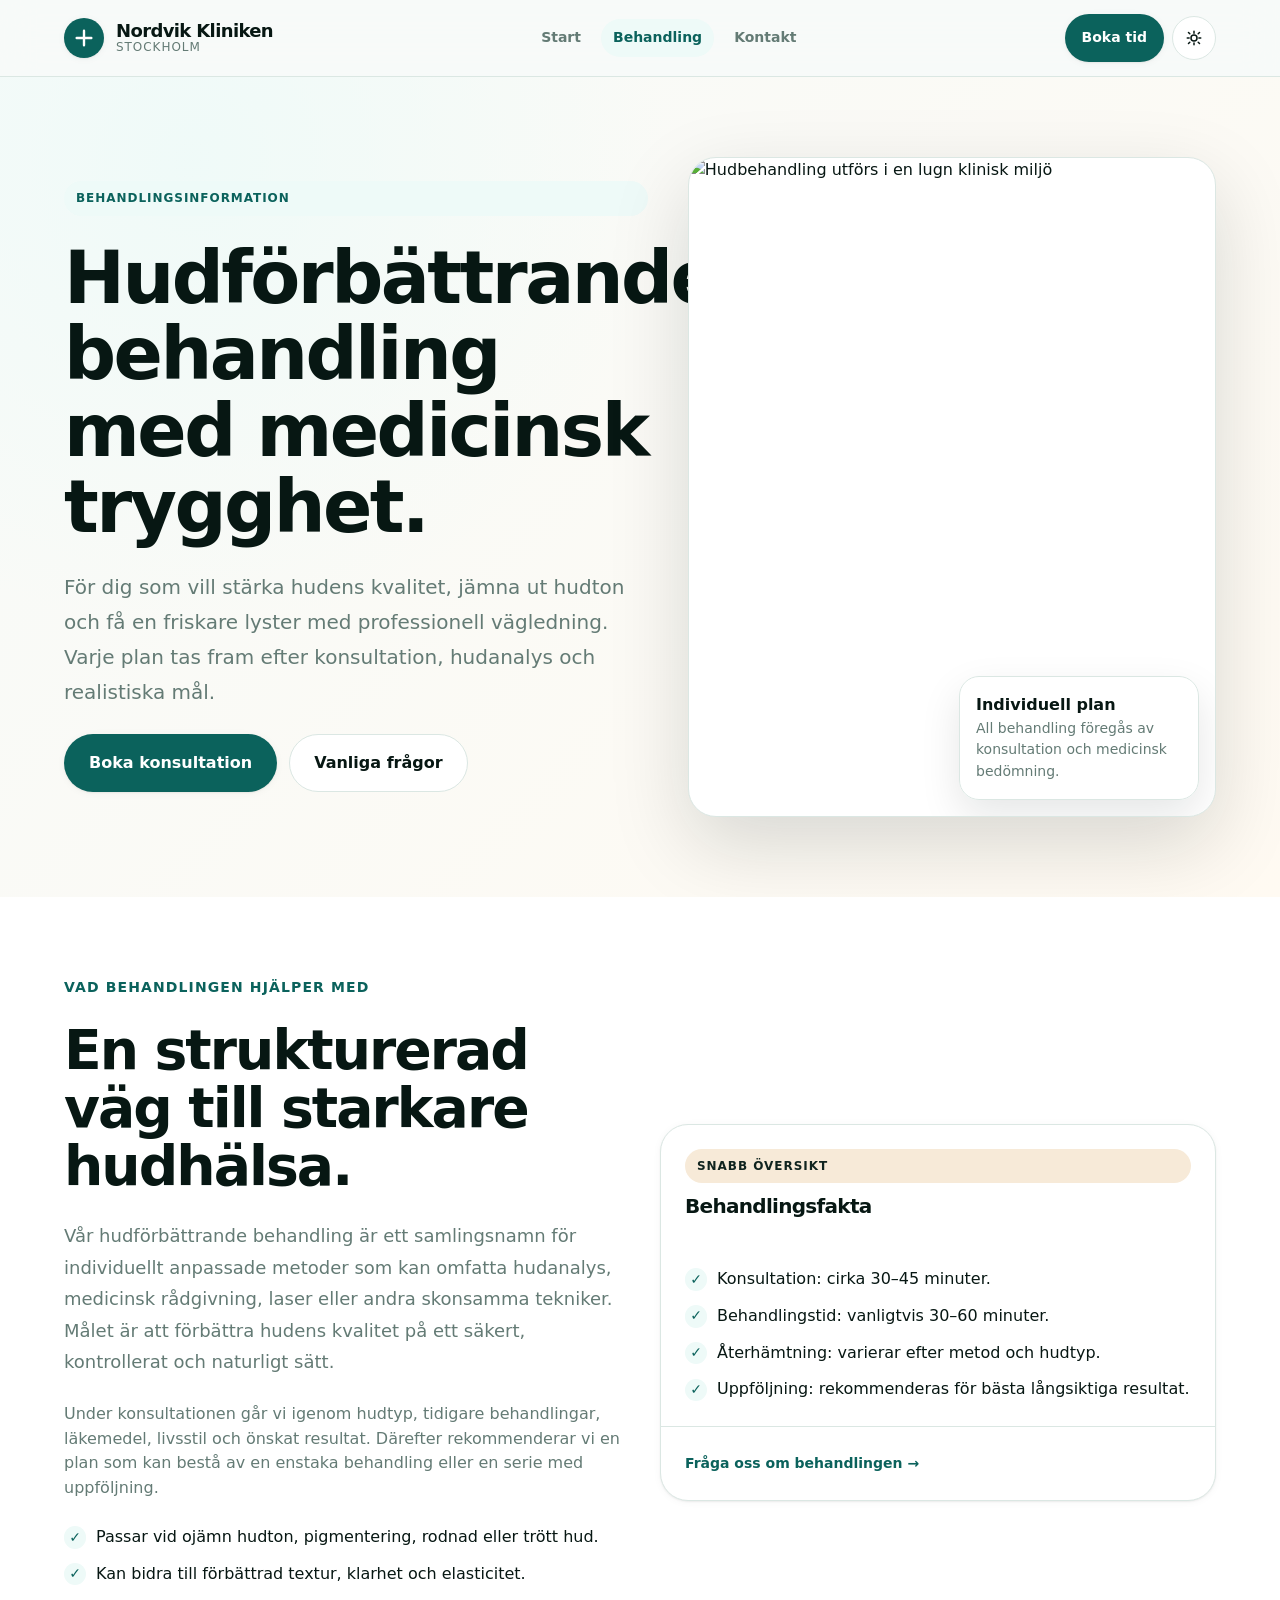
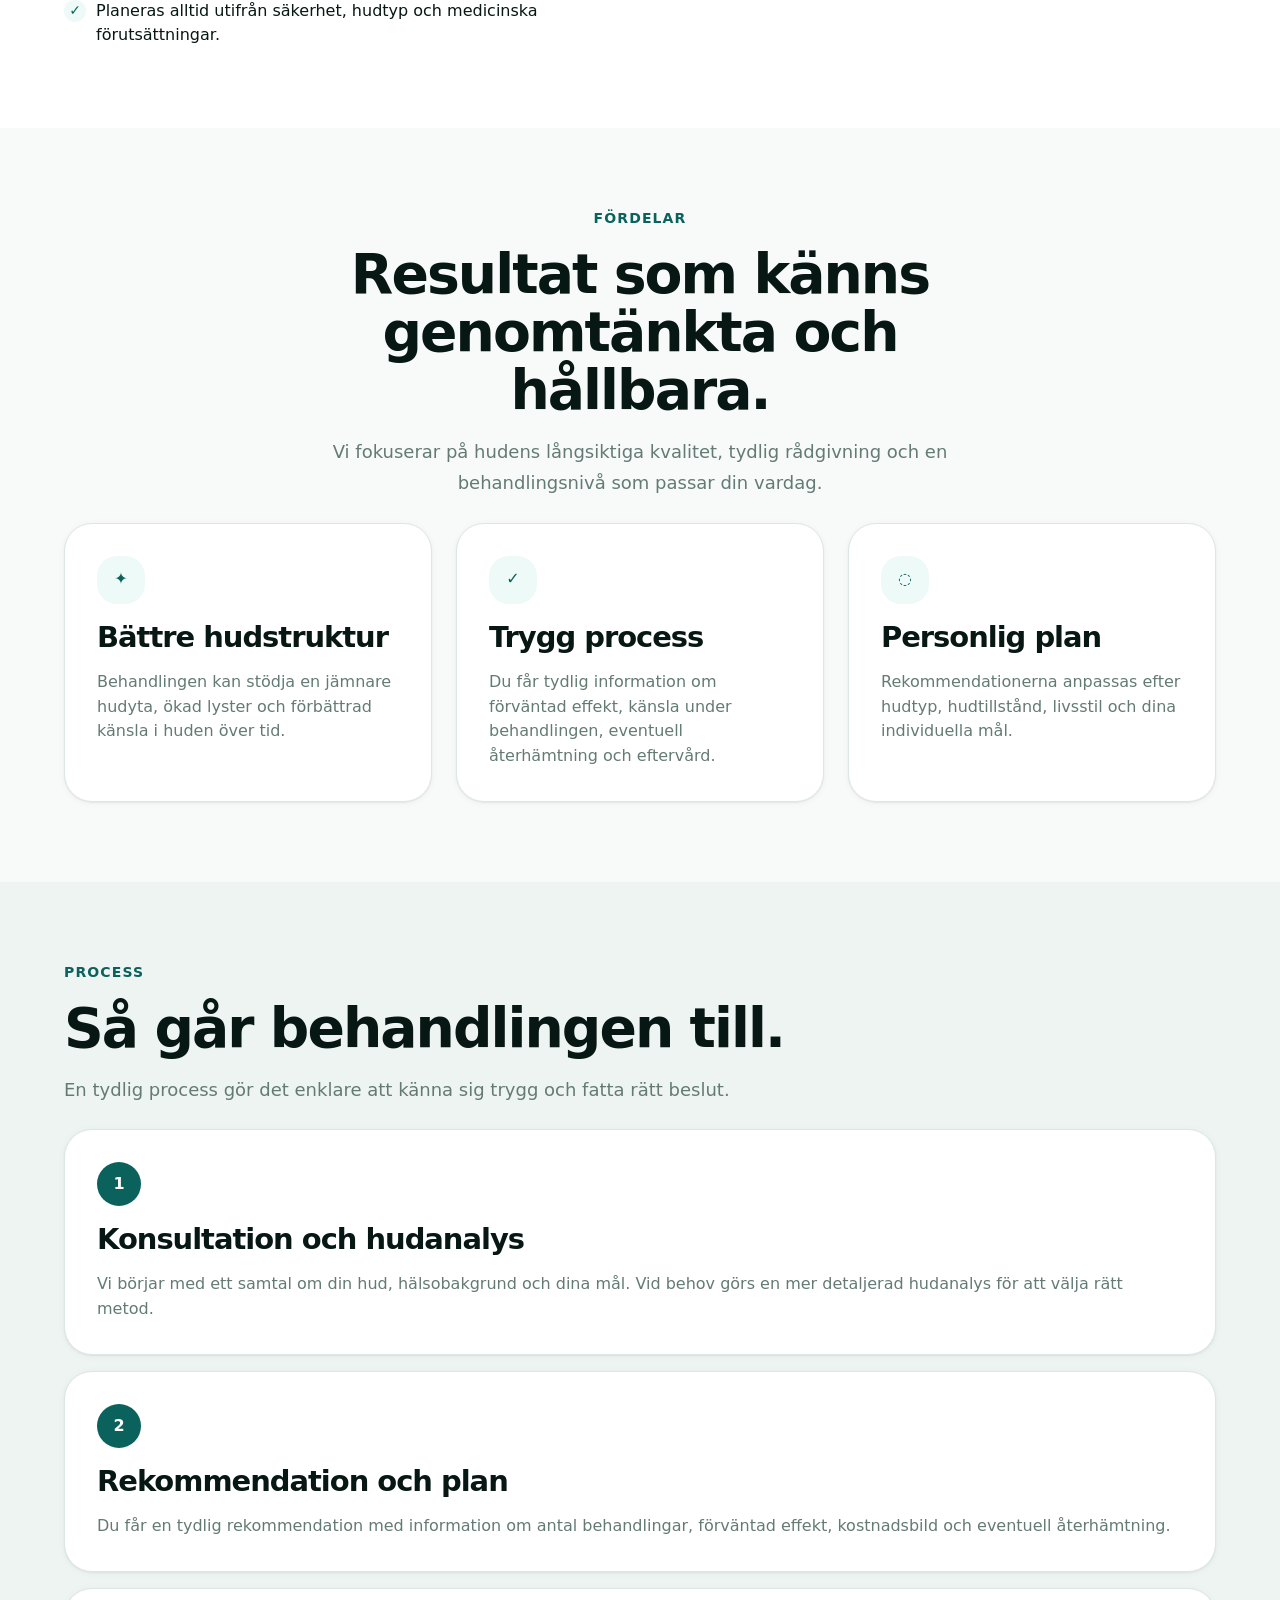
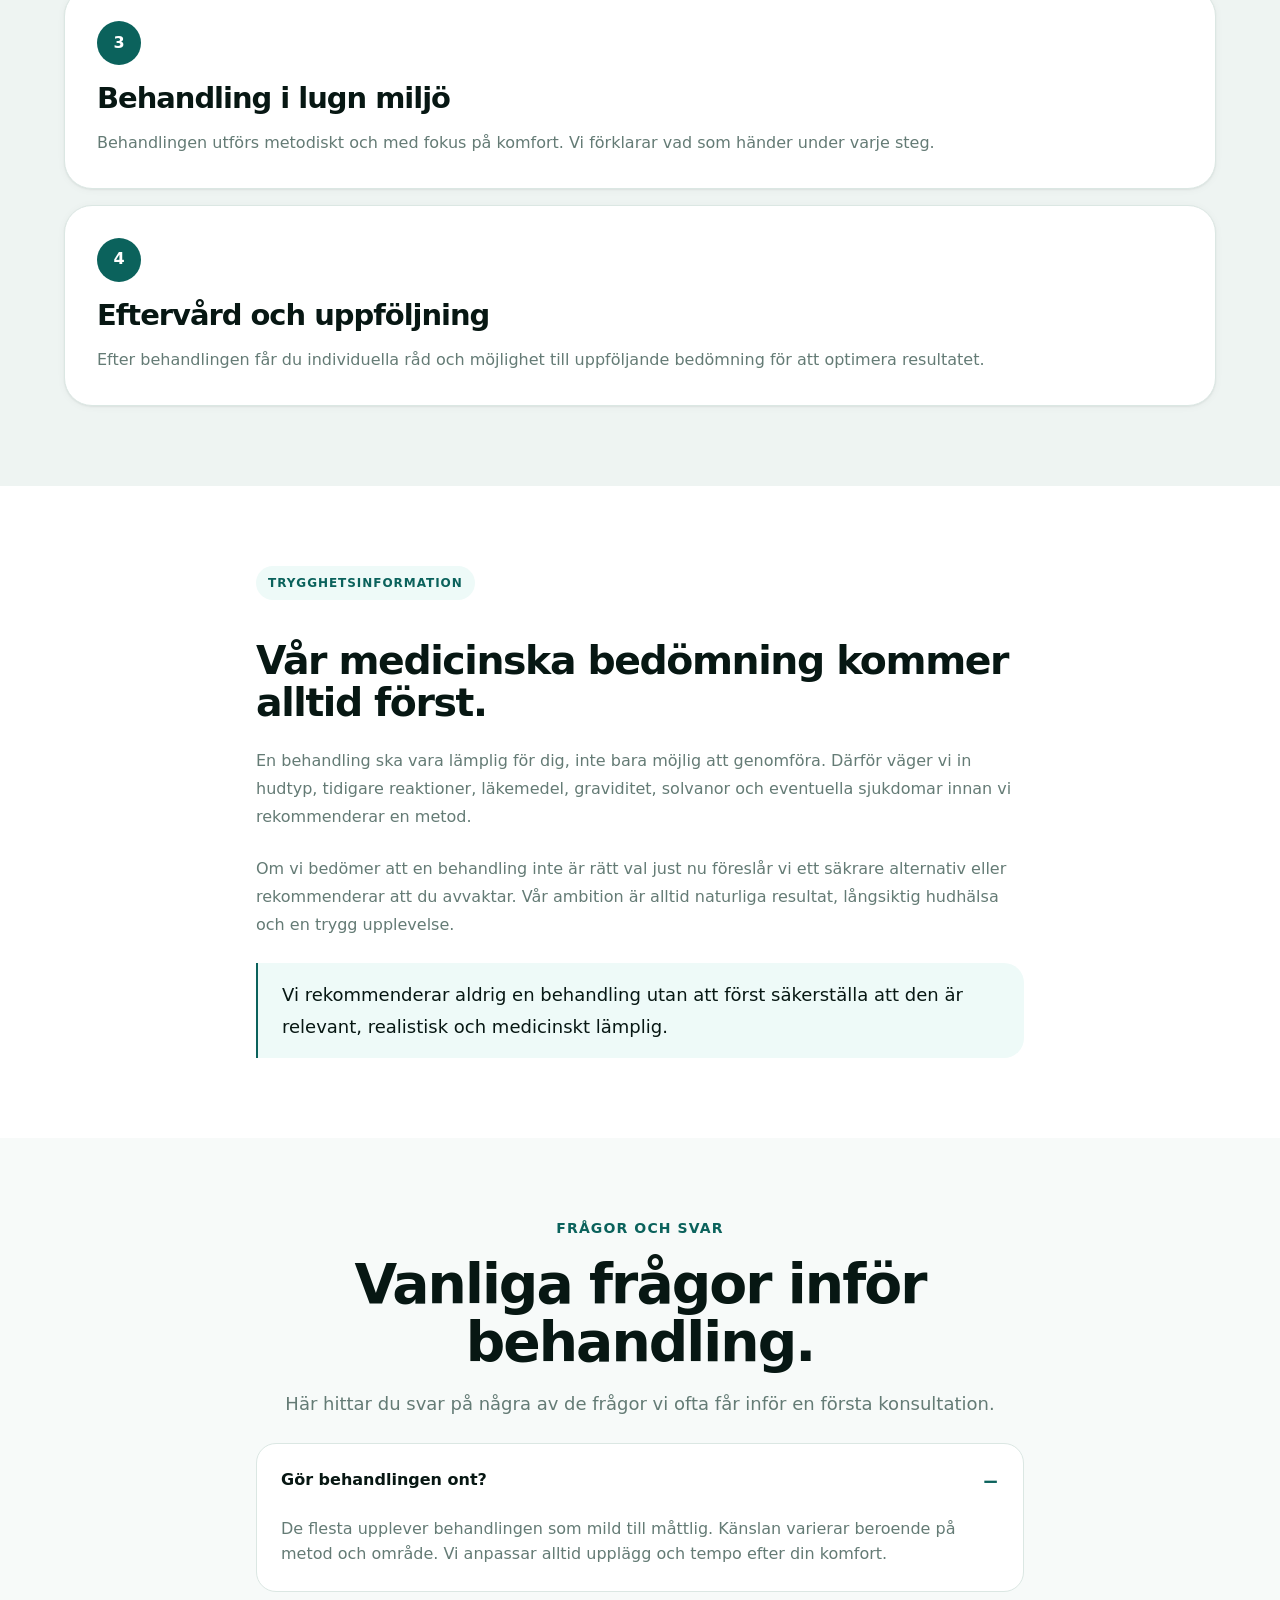
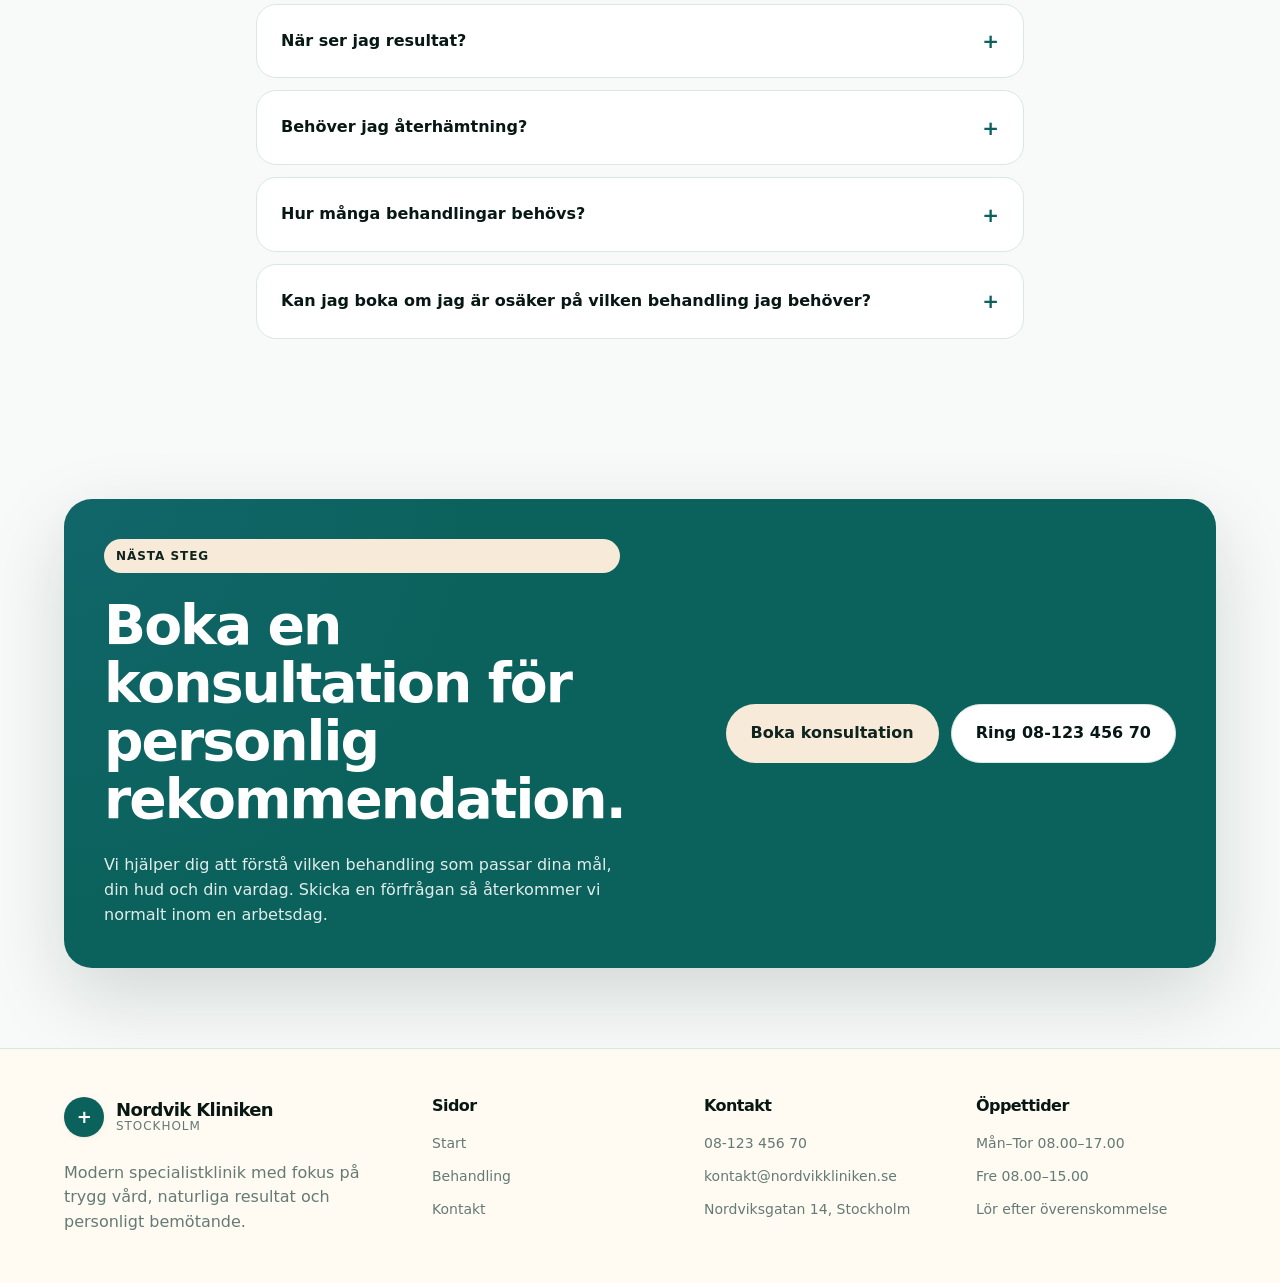
==== behandling.html @ 546db56f "Generate site via Klar (6 files)" ====
<!DOCTYPE html>
<html lang="sv">
<head>
  <meta charset="utf-8" />
  <meta name="viewport" content="width=device-width, initial-scale=1" />
  <title>Behandling · Hudhälsa och medicinsk rådgivning | Nordvik Kliniken</title>
  <meta name="description" content="Läs om Nordvik Klinikens hudförbättrande behandlingar, fördelar, process och vanliga frågor. Boka en trygg konsultation i Stockholm." />
  <link rel="canonical" href="behandling.html" />
  <link rel="stylesheet" href="/style.css" />
</head>
<body>
  <a class="skip-link" href="#main">Hoppa till innehåll</a>

  <header class="site-header">
    <div class="container site-header__inner">
      <a class="brand" href="index.html" aria-label="Nordvik Kliniken startsida">
        <span class="brand__mark" aria-hidden="true">
          <svg width="22" height="22" viewBox="0 0 24 24" fill="none" aria-hidden="true">
            <path d="M12 4v16M4 12h16" stroke="currentColor" stroke-width="2.6" stroke-linecap="round"/>
          </svg>
        </span>
        <span class="brand__text">Nordvik Kliniken <span class="brand__sub">Stockholm</span></span>
      </a>

      <nav class="site-nav" id="primary-nav" aria-label="Huvudnavigation">
        <ul class="nav-list">
          <li><a class="nav-link" href="index.html">Start</a></li>
          <li><a class="nav-link" href="behandling.html" aria-current="page">Behandling</a></li>
          <li><a class="nav-link" href="kontakt.html">Kontakt</a></li>
        </ul>
      </nav>

      <div class="header-actions">
        <a class="btn btn-primary" href="kontakt.html">Boka tid</a>
        <button class="theme-toggle" type="button" aria-label="Toggle theme">
          <svg width="18" height="18" viewBox="0 0 24 24" fill="none" aria-hidden="true">
            <path d="M12 3v2.5M12 18.5V21M4.64 4.64l1.77 1.77M17.59 17.59l1.77 1.77M3 12h2.5M18.5 12H21M4.64 19.36l1.77-1.77M17.59 6.41l1.77-1.77" stroke="currentColor" stroke-width="2" stroke-linecap="round"/>
            <circle cx="12" cy="12" r="4" stroke="currentColor" stroke-width="2"/>
          </svg>
        </button>
        <button class="mobile-toggle" type="button" aria-label="Öppna meny" aria-controls="primary-nav" aria-expanded="false">
          <svg width="22" height="22" viewBox="0 0 24 24" fill="none" aria-hidden="true">
            <path d="M4 7h16M4 12h16M4 17h16" stroke="currentColor" stroke-width="2" stroke-linecap="round"/>
          </svg>
        </button>
      </div>
    </div>
  </header>

  <main id="main">
    <section class="hero section">
      <div class="container hero__grid">
        <div class="hero__content">
          <span class="badge">Behandlingsinformation</span>
          <h1>Hudförbättrande behandling med medicinsk trygghet.</h1>
          <p class="hero__lead">För dig som vill stärka hudens kvalitet, jämna ut hudton och få en friskare lyster med professionell vägledning. Varje plan tas fram efter konsultation, hudanalys och realistiska mål.</p>
          <div class="hero__actions">
            <a class="btn btn-primary btn-lg" href="kontakt.html">Boka konsultation</a>
            <a class="btn btn-outline btn-lg" href="#faq">Vanliga frågor</a>
          </div>
        </div>

        <div class="hero__media">
          <img src="https://images.unsplash.com/photo-1570172619644-dfd03ed5d881?auto=format&fit=crop&w=1000&q=80" alt="Hudbehandling utförs i en lugn klinisk miljö" />
          <div class="hero__note">
            <p class="font-semibold text-foreground">Individuell plan</p>
            <p class="text-sm">All behandling föregås av konsultation och medicinsk bedömning.</p>
          </div>
        </div>
      </div>
    </section>

    <section class="section bg-card" aria-labelledby="detail-heading">
      <div class="container split">
        <div class="stack">
          <span class="kicker">Vad behandlingen hjälper med</span>
          <h2 id="detail-heading">En strukturerad väg till starkare hudhälsa.</h2>
          <p class="text-lg leading-relaxed">Vår hudförbättrande behandling är ett samlingsnamn för individuellt anpassade metoder som kan omfatta hudanalys, medicinsk rådgivning, laser eller andra skonsamma tekniker. Målet är att förbättra hudens kvalitet på ett säkert, kontrollerat och naturligt sätt.</p>
          <p>Under konsultationen går vi igenom hudtyp, tidigare behandlingar, läkemedel, livsstil och önskat resultat. Därefter rekommenderar vi en plan som kan bestå av en enstaka behandling eller en serie med uppföljning.</p>
          <ul class="check-list">
            <li>Passar vid ojämn hudton, pigmentering, rodnad eller trött hud.</li>
            <li>Kan bidra till förbättrad textur, klarhet och elasticitet.</li>
            <li>Planeras alltid utifrån säkerhet, hudtyp och medicinska förutsättningar.</li>
          </ul>
        </div>

        <div class="card">
          <div class="card__header">
            <span class="badge badge-secondary">Snabb översikt</span>
            <h3 class="card__title">Behandlingsfakta</h3>
          </div>
          <div class="card__body">
            <ul class="check-list">
              <li>Konsultation: cirka 30–45 minuter.</li>
              <li>Behandlingstid: vanligtvis 30–60 minuter.</li>
              <li>Återhämtning: varierar efter metod och hudtyp.</li>
              <li>Uppföljning: rekommenderas för bästa långsiktiga resultat.</li>
            </ul>
          </div>
          <div class="card__footer">
            <a class="cta-link" href="kontakt.html">Fråga oss om behandlingen →</a>
          </div>
        </div>
      </div>
    </section>

    <section class="section" aria-labelledby="benefits-heading">
      <div class="container stack">
        <div class="section-heading section-heading--center">
          <span class="kicker">Fördelar</span>
          <h2 id="benefits-heading">Resultat som känns genomtänkta och hållbara.</h2>
          <p class="section-heading__lead">Vi fokuserar på hudens långsiktiga kvalitet, tydlig rådgivning och en behandlingsnivå som passar din vardag.</p>
        </div>

        <div class="grid md:grid-cols-3 gap-6">
          <article class="value-card">
            <span class="icon-bubble" aria-hidden="true">✦</span>
            <h3>Bättre hudstruktur</h3>
            <p>Behandlingen kan stödja en jämnare hudyta, ökad lyster och förbättrad känsla i huden över tid.</p>
          </article>

          <article class="value-card">
            <span class="icon-bubble" aria-hidden="true">✓</span>
            <h3>Trygg process</h3>
            <p>Du får tydlig information om förväntad effekt, känsla under behandlingen, eventuell återhämtning och eftervård.</p>
          </article>

          <article class="value-card">
            <span class="icon-bubble" aria-hidden="true">◌</span>
            <h3>Personlig plan</h3>
            <p>Rekommendationerna anpassas efter hudtyp, hudtillstånd, livsstil och dina individuella mål.</p>
          </article>
        </div>
      </div>
    </section>

    <section class="section bg-muted" aria-labelledby="process-heading">
      <div class="container stack">
        <div class="section-heading">
          <span class="kicker">Process</span>
          <h2 id="process-heading">Så går behandlingen till.</h2>
          <p class="section-heading__lead">En tydlig process gör det enklare att känna sig trygg och fatta rätt beslut.</p>
        </div>

        <div class="timeline">
          <article class="step-card">
            <h3>Konsultation och hudanalys</h3>
            <p>Vi börjar med ett samtal om din hud, hälsobakgrund och dina mål. Vid behov görs en mer detaljerad hudanalys för att välja rätt metod.</p>
          </article>

          <article class="step-card">
            <h3>Rekommendation och plan</h3>
            <p>Du får en tydlig rekommendation med information om antal behandlingar, förväntad effekt, kostnadsbild och eventuell återhämtning.</p>
          </article>

          <article class="step-card">
            <h3>Behandling i lugn miljö</h3>
            <p>Behandlingen utförs metodiskt och med fokus på komfort. Vi förklarar vad som händer under varje steg.</p>
          </article>

          <article class="step-card">
            <h3>Eftervård och uppföljning</h3>
            <p>Efter behandlingen får du individuella råd och möjlighet till uppföljande bedömning för att optimera resultatet.</p>
          </article>
        </div>
      </div>
    </section>

    <section class="section bg-card" aria-labelledby="safety-heading">
      <div class="container-narrow prose">
        <span class="badge">Trygghetsinformation</span>
        <h2 id="safety-heading">Vår medicinska bedömning kommer alltid först.</h2>
        <p>En behandling ska vara lämplig för dig, inte bara möjlig att genomföra. Därför väger vi in hudtyp, tidigare reaktioner, läkemedel, graviditet, solvanor och eventuella sjukdomar innan vi rekommenderar en metod.</p>
        <p>Om vi bedömer att en behandling inte är rätt val just nu föreslår vi ett säkrare alternativ eller rekommenderar att du avvaktar. Vår ambition är alltid naturliga resultat, långsiktig hudhälsa och en trygg upplevelse.</p>
        <blockquote>Vi rekommenderar aldrig en behandling utan att först säkerställa att den är relevant, realistisk och medicinskt lämplig.</blockquote>
      </div>
    </section>

    <section class="section" id="faq" aria-labelledby="faq-heading">
      <div class="container-narrow stack">
        <div class="section-heading section-heading--center">
          <span class="kicker">Frågor och svar</span>
          <h2 id="faq-heading">Vanliga frågor inför behandling.</h2>
          <p class="section-heading__lead">Här hittar du svar på några av de frågor vi ofta får inför en första konsultation.</p>
        </div>

        <div class="faq">
          <div class="faq-item is-open">
            <button class="faq-question" type="button" aria-expanded="true">Gör behandlingen ont?</button>
            <div class="faq-answer">
              <p>De flesta upplever behandlingen som mild till måttlig. Känslan varierar beroende på metod och område. Vi anpassar alltid upplägg och tempo efter din komfort.</p>
            </div>
          </div>

          <div class="faq-item">
            <button class="faq-question" type="button" aria-expanded="false">När ser jag resultat?</button>
            <div class="faq-answer">
              <p>Vissa upplever förbättrad lyster redan efter kort tid, medan förändringar i struktur och hudkvalitet ofta utvecklas gradvis under flera veckor. Vid konsultationen går vi igenom vad som är realistiskt i ditt fall.</p>
            </div>
          </div>

          <div class="faq-item">
            <button class="faq-question" type="button" aria-expanded="false">Behöver jag återhämtning?</button>
            <div class="faq-answer">
              <p>Återhämtningen beror på behandlingsmetod, hudtyp och behandlingsområde. Vissa kan återgå till vardagen direkt, medan andra bör undvika sol, träning eller aktiv hudvård under en kort period.</p>
            </div>
          </div>

          <div class="faq-item">
            <button class="faq-question" type="button" aria-expanded="false">Hur många behandlingar behövs?</button>
            <div class="faq-answer">
              <p>Det varierar. Vissa mål kan hanteras med en enstaka behandling, medan andra kräver en serie. Vi föreslår alltid en plan som är rimlig, tydlig och anpassad efter din hud.</p>
            </div>
          </div>

          <div class="faq-item">
            <button class="faq-question" type="button" aria-expanded="false">Kan jag boka om jag är osäker på vilken behandling jag behöver?</button>
            <div class="faq-answer">
              <p>Ja. Boka en konsultation så hjälper vi dig att förstå alternativen. Det viktigaste är att börja med en korrekt bedömning, inte att själv välja metod i förväg.</p>
            </div>
          </div>
        </div>
      </div>
    </section>

    <section class="section" aria-labelledby="booking-heading">
      <div class="container">
        <div class="cta">
          <div class="split">
            <div class="stack">
              <span class="badge badge-secondary">Nästa steg</span>
              <h2 id="booking-heading">Boka en konsultation för personlig rekommendation.</h2>
              <p>Vi hjälper dig att förstå vilken behandling som passar dina mål, din hud och din vardag. Skicka en förfrågan så återkommer vi normalt inom en arbetsdag.</p>
            </div>
            <div class="cluster justify-end">
              <a class="btn btn-secondary btn-lg" href="kontakt.html">Boka konsultation</a>
              <a class="btn btn-outline btn-lg" href="tel:+46812345670">Ring 08-123 456 70</a>
            </div>
          </div>
        </div>
      </div>
    </section>
  </main>

  <footer class="site-footer section-sm">
    <div class="container site-footer__grid">
      <div class="stack">
        <a class="brand" href="index.html" aria-label="Nordvik Kliniken startsida">
          <span class="brand__mark" aria-hidden="true">+</span>
          <span class="brand__text">Nordvik Kliniken <span class="brand__sub">Stockholm</span></span>
        </a>
        <p>Modern specialistklinik med fokus på trygg vård, naturliga resultat och personligt bemötande.</p>
      </div>

      <div>
        <h3 class="text-base mb-4">Sidor</h3>
        <ul class="footer-list">
          <li><a class="footer-link" href="index.html">Start</a></li>
          <li><a class="footer-link" href="behandling.html">Behandling</a></li>
          <li><a class="footer-link" href="kontakt.html">Kontakt</a></li>
        </ul>
      </div>

      <div>
        <h3 class="text-base mb-4">Kontakt</h3>
        <ul class="footer-list">
          <li><a class="footer-link" href="tel:+46812345670">08-123 456 70</a></li>
          <li><a class="footer-link" href="mailto:kontakt@nordvikkliniken.se">kontakt@nordvikkliniken.se</a></li>
          <li><span class="footer-link">Nordviksgatan 14, Stockholm</span></li>
        </ul>
      </div>

      <div>
        <h3 class="text-base mb-4">Öppettider</h3>
        <ul class="footer-list">
          <li><span class="footer-link">Mån–Tor 08.00–17.00</span></li>
          <li><span class="footer-link">Fre 08.00–15.00</span></li>
          <li><span class="footer-link">Lör efter överenskommelse</span></li>
        </ul>
      </div>
    </div>
  </footer>

  <script src="script.js"></script>
</body>
</html>
---- style.css ----
/*
Assumptions: modern premium Swedish clinic website, clean Scandinavian healthcare aesthetic,
deep teal/blue palette with warm off-white surfaces, system-ui typography, three content pages
plus a live Klar design-system catalog. No external fonts or assets required.
*/

/* ==========================================================================
   1. Design tokens
   ========================================================================== */

:root {
  /* Raw palette */
  --color-white: #ffffff;
  --color-black: #071113;

  --color-slate-50: #f7faf9;
  --color-slate-100: #eef4f2;
  --color-slate-200: #dbe7e3;
  --color-slate-300: #bfd0cb;
  --color-slate-500: #647b75;
  --color-slate-700: #314640;
  --color-slate-800: #213630;
  --color-slate-900: #10241f;
  --color-slate-950: #071713;

  --color-teal-50: #eefaf8;
  --color-teal-100: #d7f2ee;
  --color-teal-600: #0f766e;
  --color-teal-700: #0b625c;
  --color-teal-800: #084f4a;

  --color-blue-50: #eff7fb;
  --color-blue-600: #1f6f8b;
  --color-blue-700: #155873;

  --color-cream-50: #fffaf2;
  --color-cream-100: #f7ead8;

  --color-red-600: #c24141;

  /* Semantic colors */
  --background: var(--color-slate-50);
  --foreground: var(--color-slate-950);

  --primary: var(--color-teal-700);
  --primary-hover: var(--color-teal-800);
  --primary-foreground: var(--color-white);
  --primary-soft: var(--color-teal-50);

  --secondary: var(--color-cream-100);
  --secondary-foreground: var(--color-slate-900);

  --muted: var(--color-slate-100);
  --muted-foreground: var(--color-slate-500);

  --accent: var(--color-blue-600);
  --accent-hover: var(--color-blue-700);
  --accent-foreground: var(--color-white);

  --destructive: var(--color-red-600);
  --destructive-foreground: var(--color-white);

  --border: var(--color-slate-200);
  --input: var(--color-white);
  --ring: rgba(15, 118, 110, 0.32);

  --card: var(--color-white);
  --card-foreground: var(--color-slate-950);

  --surface-raised: var(--color-white);
  --surface-subtle: var(--color-cream-50);

  /* Typography */
  --font-sans: ui-sans-serif, system-ui, -apple-system, BlinkMacSystemFont, "Segoe UI", sans-serif;

  --text-xs: 0.75rem;
  --text-sm: 0.875rem;
  --text-base: 1rem;
  --text-lg: 1.125rem;
  --text-xl: 1.25rem;
  --text-2xl: clamp(1.5rem, 1.25rem + 0.7vw, 1.875rem);
  --text-3xl: clamp(1.875rem, 1.5rem + 1.2vw, 2.5rem);
  --text-4xl: clamp(2.35rem, 1.85rem + 2vw, 3.6rem);
  --text-5xl: clamp(3rem, 2.15rem + 3vw, 5rem);

  --font-normal: 400;
  --font-medium: 500;
  --font-semibold: 650;
  --font-bold: 750;

  --leading-tight: 1.05;
  --leading-snug: 1.18;
  --leading-normal: 1.55;
  --leading-relaxed: 1.75;

  --tracking-tight: -0.035em;
  --tracking-normal: 0;
  --tracking-wide: 0.08em;

  /* Spacing */
  --space-0: 0;
  --space-1: 0.25rem;
  --space-2: 0.5rem;
  --space-3: 0.75rem;
  --space-4: 1rem;
  --space-6: 1.5rem;
  --space-8: 2rem;
  --space-10: 2.5rem;
  --space-12: 3rem;
  --space-16: 4rem;
  --space-20: 5rem;

  /* Layout */
  --content-width: 72rem;
  --content-narrow: 48rem;
  --content-wide: 86rem;
  --header-height: 4.75rem;

  /* Borders, radius, shadows, motion */
  --border-width-0: 0;
  --border-width: 1px;
  --border-width-2: 2px;

  --radius-none: 0;
  --radius-sm: 0.5rem;
  --radius-md: 0.875rem;
  --radius-lg: 1.25rem;
  --radius-xl: 1.75rem;
  --radius-full: 999px;

  --shadow-none: none;
  --shadow-sm: 0 1px 2px rgba(7, 23, 19, 0.06), 0 1px 8px rgba(7, 23, 19, 0.04);
  --shadow-md: 0 16px 40px rgba(7, 23, 19, 0.1);
  --shadow-lg: 0 28px 80px rgba(7, 23, 19, 0.15);

  --transition-fast: 150ms ease;
  --transition-base: 220ms ease;
}

/* ==========================================================================
   2. Reset & base
   ========================================================================== */

*,
*::before,
*::after {
  box-sizing: border-box;
}

html {
  scroll-behavior: smooth;
  color-scheme: light;
}

body {
  margin: 0;
  min-height: 100vh;
  background: var(--background);
  color: var(--foreground);
  font-family: var(--font-sans);
  font-size: var(--text-base);
  font-weight: var(--font-normal);
  line-height: var(--leading-normal);
  text-rendering: optimizeLegibility;
  -webkit-font-smoothing: antialiased;
}

body.nav-open {
  overflow: hidden;
}

h1,
h2,
h3,
h4,
p,
figure,
blockquote,
dl,
dd {
  margin: 0;
}

h1,
h2,
h3,
h4 {
  color: var(--foreground);
  font-weight: var(--font-bold);
  letter-spacing: var(--tracking-tight);
  line-height: var(--leading-tight);
}

h1 {
  font-size: var(--text-5xl);
}

h2 {
  font-size: var(--text-4xl);
}

h3 {
  font-size: var(--text-2xl);
  line-height: var(--leading-snug);
}

h4 {
  font-size: var(--text-xl);
  line-height: var(--leading-snug);
}

p {
  color: var(--muted-foreground);
}

a {
  color: inherit;
  text-decoration: none;
}

a:hover {
  color: var(--primary);
}

img,
svg {
  display: block;
  max-width: 100%;
}

img {
  height: auto;
}

button,
input,
textarea,
select {
  font: inherit;
}

button {
  cursor: pointer;
}

:focus-visible {
  outline: 3px solid var(--ring);
  outline-offset: 3px;
}

::selection {
  background: var(--primary);
  color: var(--primary-foreground);
}

/* ==========================================================================
   3. Layout primitives
   ========================================================================== */

.container,
.container-narrow,
.container-wide {
  width: min(100% - calc(var(--space-4) * 2), var(--content-width));
  margin-inline: auto;
}

.container-narrow {
  width: min(100% - calc(var(--space-4) * 2), var(--content-narrow));
}

.container-wide {
  width: min(100% - calc(var(--space-4) * 2), var(--content-wide));
}

.section {
  padding-block: var(--space-16);
}

.section-sm {
  padding-block: var(--space-12);
}

.stack {
  display: flex;
  flex-direction: column;
  gap: var(--space-6);
}

.cluster {
  display: flex;
  flex-wrap: wrap;
  gap: var(--space-3);
  align-items: center;
}

.grid-auto {
  display: grid;
  grid-template-columns: repeat(auto-fit, minmax(min(18rem, 100%), 1fr));
  gap: var(--space-6);
}

.split {
  display: grid;
  gap: var(--space-10);
  align-items: center;
}

@media (min-width: 768px) {
  .split {
    grid-template-columns: minmax(0, 1fr) minmax(0, 1fr);
  }
}

@media (min-width: 1024px) {
  .section {
    padding-block: var(--space-20);
  }
}

/* ==========================================================================
   4. Semantic components
   ========================================================================== */

.skip-link {
  position: absolute;
  left: var(--space-4);
  top: var(--space-4);
  z-index: 50;
  padding: var(--space-3) var(--space-4);
  border-radius: var(--radius-full);
  background: var(--foreground);
  color: var(--background);
  transform: translateY(-150%);
  transition: transform var(--transition-fast);
}

.skip-link:focus {
  transform: translateY(0);
}

.site-header {
  position: sticky;
  top: 0;
  z-index: 50;
  min-height: var(--header-height);
  border-bottom: var(--border-width) solid var(--border);
  background: color-mix(in srgb, var(--background) 88%, transparent);
  backdrop-filter: blur(18px);
}

.site-header__inner {
  display: flex;
  min-height: var(--header-height);
  align-items: center;
  justify-content: space-between;
  gap: var(--space-4);
}

.brand {
  display: inline-flex;
  align-items: center;
  gap: var(--space-3);
  color: var(--foreground);
  font-size: var(--text-lg);
  font-weight: var(--font-bold);
  letter-spacing: var(--tracking-tight);
}

.brand__mark {
  display: inline-grid;
  width: 2.5rem;
  height: 2.5rem;
  place-items: center;
  border-radius: var(--radius-lg);
  background: var(--primary);
  color: var(--primary-foreground);
  box-shadow: var(--shadow-sm);
}

.brand__text {
  display: grid;
  line-height: var(--leading-tight);
}

.brand__sub {
  color: var(--muted-foreground);
  font-size: var(--text-xs);
  font-weight: var(--font-medium);
  letter-spacing: var(--tracking-wide);
  text-transform: uppercase;
}

.site-nav {
  display: none;
}

.site-nav.is-open {
  position: fixed;
  inset: var(--header-height) var(--space-4) auto var(--space-4);
  display: block;
  padding: var(--space-4);
  border: var(--border-width) solid var(--border);
  border-radius: var(--radius-xl);
  background: var(--card);
  box-shadow: var(--shadow-lg);
}

.nav-list {
  display: flex;
  flex-direction: column;
  gap: var(--space-2);
  margin: 0;
  padding: 0;
  list-style: none;
}

.nav-link {
  display: inline-flex;
  align-items: center;
  border-radius: var(--radius-full);
  color: var(--muted-foreground);
  font-size: var(--text-sm);
  font-weight: var(--font-semibold);
  line-height: var(--leading-normal);
  padding: var(--space-2) var(--space-3);
  transition: background var(--transition-fast), color var(--transition-fast);
}

.nav-link:hover,
.nav-link[aria-current="page"] {
  background: var(--primary-soft);
  color: var(--primary);
}

.header-actions {
  display: flex;
  align-items: center;
  gap: var(--space-2);
}

.mobile-toggle {
  display: inline-flex;
  align-items: center;
  justify-content: center;
  width: 2.75rem;
  height: 2.75rem;
  border: var(--border-width) solid var(--border);
  border-radius: var(--radius-full);
  background: var(--card);
  color: var(--foreground);
  transition: background var(--transition-fast), border-color var(--transition-fast), transform var(--transition-fast);
}

.mobile-toggle:hover {
  border-color: var(--primary);
  transform: translateY(-1px);
}

.theme-toggle {
  display: inline-flex;
  align-items: center;
  justify-content: center;
  width: 2.75rem;
  height: 2.75rem;
  border: var(--border-width) solid var(--border);
  border-radius: var(--radius-full);
  background: var(--card);
  color: var(--foreground);
  transition: background var(--transition-fast), border-color var(--transition-fast), transform var(--transition-fast);
}

.theme-toggle:hover {
  border-color: var(--primary);
  transform: translateY(-1px);
}

@media (min-width: 768px) {
  .site-nav {
    display: block;
  }

  .nav-list {
    flex-direction: row;
    align-items: center;
  }

  .mobile-toggle {
    display: none;
  }
}

.btn {
  display: inline-flex;
  align-items: center;
  justify-content: center;
  gap: var(--space-2);
  border: var(--border-width) solid transparent;
  border-radius: var(--radius-full);
  padding: var(--space-3) var(--space-4);
  font-size: var(--text-sm);
  font-weight: var(--font-semibold);
  line-height: var(--leading-normal);
  text-align: center;
  transition: transform var(--transition-fast), background var(--transition-fast), border-color var(--transition-fast), color var(--transition-fast), box-shadow var(--transition-fast);
}

.btn:hover {
  transform: translateY(-1px);
}

.btn-primary {
  background: var(--primary);
  color: var(--primary-foreground);
  box-shadow: var(--shadow-sm);
}

.btn-primary:hover {
  background: var(--primary-hover);
  color: var(--primary-foreground);
  box-shadow: var(--shadow-md);
}

.btn-secondary {
  background: var(--secondary);
  color: var(--secondary-foreground);
}

.btn-secondary:hover {
  background: var(--primary-soft);
  color: var(--primary);
}

.btn-outline {
  border-color: var(--border);
  background: var(--card);
  color: var(--foreground);
}

.btn-outline:hover {
  border-color: var(--primary);
  color: var(--primary);
}

.btn-ghost {
  background: transparent;
  color: var(--primary);
}

.btn-ghost:hover {
  background: var(--primary-soft);
  color: var(--primary);
}

.btn-lg {
  padding: var(--space-4) var(--space-6);
  font-size: var(--text-base);
}

.cta-link {
  display: inline-flex;
  align-items: center;
  gap: var(--space-2);
  color: var(--primary);
  font-size: var(--text-sm);
  font-weight: var(--font-semibold);
  transition: gap var(--transition-fast), color var(--transition-fast);
}

.cta-link:hover {
  gap: var(--space-3);
  color: var(--primary-hover);
}

.badge,
.tag {
  display: inline-flex;
  align-items: center;
  gap: var(--space-2);
  border-radius: var(--radius-full);
  font-size: var(--text-xs);
  font-weight: var(--font-semibold);
  letter-spacing: var(--tracking-wide);
  line-height: var(--leading-normal);
  text-transform: uppercase;
}

.badge {
  padding: var(--space-2) var(--space-3);
  background: var(--primary-soft);
  color: var(--primary);
}

.badge-secondary {
  background: var(--secondary);
  color: var(--secondary-foreground);
}

.tag {
  padding: var(--space-1) var(--space-3);
  border: var(--border-width) solid var(--border);
  background: var(--card);
  color: var(--muted-foreground);
}

.card {
  border: var(--border-width) solid var(--border);
  border-radius: var(--radius-xl);
  background: var(--card);
  color: var(--card-foreground);
  box-shadow: var(--shadow-sm);
}

.card__header,
.card__body,
.card__footer {
  padding: var(--space-6);
}

.card__header {
  display: flex;
  flex-direction: column;
  gap: var(--space-3);
}

.card__title {
  font-size: var(--text-xl);
  line-height: var(--leading-snug);
}

.card__body {
  color: var(--muted-foreground);
}

.card__footer {
  border-top: var(--border-width) solid var(--border);
}

.hero {
  position: relative;
  overflow: hidden;
  background:
    radial-gradient(circle at 15% 10%, color-mix(in srgb, var(--primary-soft) 85%, transparent) 0, transparent 36%),
    linear-gradient(135deg, var(--background), var(--surface-subtle));
}

.hero__grid {
  display: grid;
  gap: var(--space-10);
  align-items: center;
}

.hero__content {
  display: flex;
  flex-direction: column;
  gap: var(--space-6);
}

.hero__lead {
  max-width: var(--content-narrow);
  color: var(--muted-foreground);
  font-size: var(--text-xl);
  line-height: var(--leading-relaxed);
}

.hero__actions {
  display: flex;
  flex-wrap: wrap;
  gap: var(--space-3);
  align-items: center;
}

.hero__media {
  position: relative;
  overflow: hidden;
  border: var(--border-width) solid var(--border);
  border-radius: var(--radius-xl);
  background: var(--card);
  box-shadow: var(--shadow-lg);
}

.hero__media img {
  width: 100%;
  aspect-ratio: 4 / 5;
  object-fit: cover;
}

.hero__note {
  position: absolute;
  right: var(--space-4);
  bottom: var(--space-4);
  max-width: 15rem;
  padding: var(--space-4);
  border: var(--border-width) solid var(--border);
  border-radius: var(--radius-lg);
  background: color-mix(in srgb, var(--card) 92%, transparent);
  box-shadow: var(--shadow-md);
  backdrop-filter: blur(16px);
}

@media (min-width: 1024px) {
  .hero__grid {
    grid-template-columns: minmax(0, 1.05fr) minmax(22rem, 0.95fr);
  }
}

.section-heading {
  display: flex;
  flex-direction: column;
  gap: var(--space-4);
  max-width: var(--content-narrow);
}

.section-heading--center {
  margin-inline: auto;
  text-align: center;
}

.section-heading__lead {
  color: var(--muted-foreground);
  font-size: var(--text-lg);
  line-height: var(--leading-relaxed);
}

.kicker {
  color: var(--primary);
  font-size: var(--text-sm);
  font-weight: var(--font-bold);
  letter-spacing: var(--tracking-wide);
  text-transform: uppercase;
}

.service-card,
.value-card,
.step-card,
.testimonial-card {
  display: flex;
  flex-direction: column;
  gap: var(--space-4);
  height: 100%;
  padding: var(--space-8);
  border: var(--border-width) solid var(--border);
  border-radius: var(--radius-xl);
  background: var(--card);
  box-shadow: var(--shadow-sm);
  transition: transform var(--transition-base), box-shadow var(--transition-base), border-color var(--transition-base);
}

.service-card:hover,
.value-card:hover,
.step-card:hover,
.testimonial-card:hover {
  border-color: color-mix(in srgb, var(--primary) 42%, var(--border));
  box-shadow: var(--shadow-md);
  transform: translateY(-4px);
}

.icon-bubble {
  display: inline-grid;
  width: 3rem;
  height: 3rem;
  place-items: center;
  border-radius: var(--radius-lg);
  background: var(--primary-soft);
  color: var(--primary);
}

.check-list {
  display: grid;
  gap: var(--space-3);
  margin: 0;
  padding: 0;
  list-style: none;
}

.check-list li {
  position: relative;
  padding-left: var(--space-8);
  color: var(--foreground);
}

.check-list li::before {
  position: absolute;
  left: 0;
  top: 0.08rem;
  display: grid;
  width: 1.4rem;
  height: 1.4rem;
  place-items: center;
  border-radius: var(--radius-full);
  background: var(--primary-soft);
  color: var(--primary);
  content: "✓";
  font-size: var(--text-sm);
  font-weight: var(--font-bold);
}

.stat-row {
  display: grid;
  gap: var(--space-4);
}

.stat {
  padding: var(--space-6);
  border: var(--border-width) solid var(--border);
  border-radius: var(--radius-xl);
  background: var(--card);
}

.stat__value {
  display: block;
  color: var(--primary);
  font-size: var(--text-3xl);
  font-weight: var(--font-bold);
  line-height: var(--leading-tight);
}

.stat__label {
  color: var(--muted-foreground);
  font-size: var(--text-sm);
}

@media (min-width: 768px) {
  .stat-row {
    grid-template-columns: repeat(3, minmax(0, 1fr));
  }
}

.timeline {
  display: grid;
  gap: var(--space-4);
  counter-reset: steps;
}

.step-card {
  counter-increment: steps;
}

.step-card::before {
  display: inline-grid;
  width: 2.75rem;
  height: 2.75rem;
  place-items: center;
  border-radius: var(--radius-full);
  background: var(--primary);
  color: var(--primary-foreground);
  content: counter(steps);
  font-weight: var(--font-bold);
}

.testimonial-card blockquote {
  color: var(--foreground);
  font-size: var(--text-lg);
  line-height: var(--leading-relaxed);
}

.testimonial-card cite {
  color: var(--muted-foreground);
  font-style: normal;
  font-weight: var(--font-semibold);
}

.cta {
  overflow: hidden;
  border-radius: var(--radius-xl);
  background:
    radial-gradient(circle at top left, color-mix(in srgb, var(--accent) 30%, transparent), transparent 34%),
    var(--primary);
  color: var(--primary-foreground);
  padding: var(--space-10);
  box-shadow: var(--shadow-lg);
}

.cta h2,
.cta h3,
.cta p {
  color: var(--primary-foreground);
}

.cta p {
  opacity: 0.88;
}

.faq {
  display: grid;
  gap: var(--space-3);
}

.faq-item {
  border: var(--border-width) solid var(--border);
  border-radius: var(--radius-lg);
  background: var(--card);
  overflow: hidden;
}

.faq-question {
  display: flex;
  width: 100%;
  align-items: center;
  justify-content: space-between;
  gap: var(--space-4);
  border: 0;
  background: transparent;
  color: var(--foreground);
  padding: var(--space-6);
  text-align: left;
  font-weight: var(--font-semibold);
}

.faq-question::after {
  content: "+";
  color: var(--primary);
  font-size: var(--text-xl);
  line-height: 1;
}

.faq-item.is-open .faq-question::after {
  content: "−";
}

.faq-answer {
  display: none;
  padding: 0 var(--space-6) var(--space-6);
  color: var(--muted-foreground);
}

.faq-item.is-open .faq-answer {
  display: block;
}

.form {
  display: grid;
  gap: var(--space-4);
}

.field {
  display: grid;
  gap: var(--space-2);
}

.label {
  color: var(--foreground);
  font-size: var(--text-sm);
  font-weight: var(--font-semibold);
}

.input,
.textarea,
.select {
  width: 100%;
  border: var(--border-width) solid var(--border);
  border-radius: var(--radius-md);
  background: var(--input);
  color: var(--foreground);
  padding: var(--space-3) var(--space-4);
  transition: border-color var(--transition-fast), box-shadow var(--transition-fast), background var(--transition-fast);
}

.textarea {
  min-height: 9rem;
  resize: vertical;
}

.input:focus,
.textarea:focus,
.select:focus {
  border-color: var(--primary);
  box-shadow: 0 0 0 4px var(--ring);
  outline: none;
}

.form-note {
  color: var(--muted-foreground);
  font-size: var(--text-sm);
}

.contact-card {
  display: grid;
  gap: var(--space-4);
  padding: var(--space-8);
  border: var(--border-width) solid var(--border);
  border-radius: var(--radius-xl);
  background: var(--card);
  box-shadow: var(--shadow-sm);
}

.map-placeholder {
  display: grid;
  min-height: 22rem;
  place-items: center;
  overflow: hidden;
  border: var(--border-width) solid var(--border);
  border-radius: var(--radius-xl);
  background:
    linear-gradient(90deg, color-mix(in srgb, var(--border) 70%, transparent) 1px, transparent 1px),
    linear-gradient(0deg, color-mix(in srgb, var(--border) 70%, transparent) 1px, transparent 1px),
    var(--muted);
  background-size: 2rem 2rem;
  color: var(--muted-foreground);
  text-align: center;
}

.prose {
  max-width: var(--content-narrow);
  color: var(--foreground);
}

.prose > * + * {
  margin-top: var(--space-6);
}

.prose h1 {
  font-size: var(--text-4xl);
}

.prose h2 {
  margin-top: var(--space-10);
  font-size: var(--text-3xl);
}

.prose h3 {
  margin-top: var(--space-8);
  font-size: var(--text-2xl);
}

.prose p,
.prose li {
  color: var(--muted-foreground);
  line-height: var(--leading-relaxed);
}

.prose a {
  color: var(--primary);
  font-weight: var(--font-semibold);
  text-decoration: underline;
  text-underline-offset: 0.18em;
}

.prose ul,
.prose ol {
  padding-left: var(--space-6);
}

.prose blockquote {
  border-left: var(--border-width-2) solid var(--primary);
  padding: var(--space-4) var(--space-6);
  border-radius: 0 var(--radius-lg) var(--radius-lg) 0;
  background: var(--primary-soft);
  color: var(--foreground);
  font-size: var(--text-lg);
  line-height: var(--leading-relaxed);
}

.prose code {
  border-radius: var(--radius-sm);
  background: var(--muted);
  color: var(--foreground);
  padding: var(--space-1) var(--space-2);
  font-size: var(--text-sm);
}

.prose img {
  border-radius: var(--radius-xl);
  box-shadow: var(--shadow-md);
}

.site-footer {
  border-top: var(--border-width) solid var(--border);
  background: var(--surface-subtle);
  color: var(--foreground);
}

.site-footer__grid {
  display: grid;
  gap: var(--space-8);
}

.footer-link {
  color: var(--muted-foreground);
  font-size: var(--text-sm);
  transition: color var(--transition-fast);
}

.footer-link:hover {
  color: var(--primary);
}

.footer-list {
  display: grid;
  gap: var(--space-2);
  margin: 0;
  padding: 0;
  list-style: none;
}

@media (min-width: 768px) {
  .site-footer__grid {
    grid-template-columns: 1.4fr repeat(3, 1fr);
  }
}

/* ==========================================================================
   5. Utility classes
   ========================================================================== */

/* Background color */
.bg-background { background: var(--background); }
.bg-foreground { background: var(--foreground); }
.bg-primary { background: var(--primary); }
.bg-primary-soft { background: var(--primary-soft); }
.bg-secondary { background: var(--secondary); }
.bg-muted { background: var(--muted); }
.bg-accent { background: var(--accent); }
.bg-card { background: var(--card); }
.bg-destructive { background: var(--destructive); }
.bg-transparent { background: transparent; }

/* Text color */
.text-foreground { color: var(--foreground); }
.text-background { color: var(--background); }
.text-primary { color: var(--primary); }
.text-primary-foreground { color: var(--primary-foreground); }
.text-secondary-foreground { color: var(--secondary-foreground); }
.text-muted-foreground { color: var(--muted-foreground); }
.text-accent-foreground { color: var(--accent-foreground); }
.text-destructive { color: var(--destructive); }
.text-white { color: var(--color-white); }
.text-black { color: var(--color-black); }

/* Border */
.border-0 { border-width: var(--border-width-0); }
.border { border: var(--border-width) solid var(--border); }
.border-2 { border: var(--border-width-2) solid var(--border); }
.border-t { border-top: var(--border-width) solid var(--border); }
.border-b { border-bottom: var(--border-width) solid var(--border); }
.border-x {
  border-left: var(--border-width) solid var(--border);
  border-right: var(--border-width) solid var(--border);
}
.border-y {
  border-top: var(--border-width) solid var(--border);
  border-bottom: var(--border-width) solid var(--border);
}

/* Border color */
.border-border { border-color: var(--border); }
.border-muted { border-color: var(--muted); }
.border-primary { border-color: var(--primary); }
.border-transparent { border-color: transparent; }

/* Font size */
.text-xs { font-size: var(--text-xs); }
.text-sm { font-size: var(--text-sm); }
.text-base { font-size: var(--text-base); }
.text-lg { font-size: var(--text-lg); }
.text-xl { font-size: var(--text-xl); }
.text-2xl { font-size: var(--text-2xl); }
.text-3xl { font-size: var(--text-3xl); }
.text-4xl { font-size: var(--text-4xl); }
.text-5xl { font-size: var(--text-5xl); }

/* Font weight */
.font-normal { font-weight: var(--font-normal); }
.font-medium { font-weight: var(--font-medium); }
.font-semibold { font-weight: var(--font-semibold); }
.font-bold { font-weight: var(--font-bold); }

/* Line height */
.leading-tight { line-height: var(--leading-tight); }
.leading-snug { line-height: var(--leading-snug); }
.leading-normal { line-height: var(--leading-normal); }
.leading-relaxed { line-height: var(--leading-relaxed); }

/* Letter spacing */
.tracking-tight { letter-spacing: var(--tracking-tight); }
.tracking-normal { letter-spacing: var(--tracking-normal); }
.tracking-wide { letter-spacing: var(--tracking-wide); }

/* Text */
.text-left { text-align: left; }
.text-center { text-align: center; }
.text-right { text-align: right; }
.uppercase { text-transform: uppercase; }
.italic { font-style: italic; }
.underline {
  text-decoration: underline;
  text-underline-offset: 0.18em;
}
.no-underline { text-decoration: none; }
.truncate {
  overflow: hidden;
  text-overflow: ellipsis;
  white-space: nowrap;
}
.font-sans { font-family: var(--font-sans); }

/* Display */
.block { display: block; }
.inline-block { display: inline-block; }
.inline { display: inline; }
.flex { display: flex; }
.inline-flex { display: inline-flex; }
.grid { display: grid; }
.hidden { display: none; }

/* Flexbox */
.flex-row { flex-direction: row; }
.flex-col { flex-direction: column; }
.flex-wrap { flex-wrap: wrap; }
.flex-1 { flex: 1 1 0%; }
.flex-shrink-0 { flex-shrink: 0; }
.items-start { align-items: flex-start; }
.items-center { align-items: center; }
.items-end { align-items: flex-end; }
.items-stretch { align-items: stretch; }
.justify-start { justify-content: flex-start; }
.justify-center { justify-content: center; }
.justify-between { justify-content: space-between; }
.justify-end { justify-content: flex-end; }

/* Grid columns */
.grid-cols-1 { grid-template-columns: minmax(0, 1fr); }
.grid-cols-2 { grid-template-columns: repeat(2, minmax(0, 1fr)); }
.grid-cols-3 { grid-template-columns: repeat(3, minmax(0, 1fr)); }
.col-span-2 { grid-column: span 2 / span 2; }
.col-span-full { grid-column: 1 / -1; }

/* Gap */
.gap-1 { gap: var(--space-1); }
.gap-2 { gap: var(--space-2); }
.gap-3 { gap: var(--space-3); }
.gap-4 { gap: var(--space-4); }
.gap-6 { gap: var(--space-6); }
.gap-8 { gap: var(--space-8); }
.gap-10 { gap: var(--space-10); }
.gap-12 { gap: var(--space-12); }

/* Margin */
.mx-auto {
  margin-left: auto;
  margin-right: auto;
}
.m-0 { margin: var(--space-0); }
.my-0 {
  margin-top: var(--space-0);
  margin-bottom: var(--space-0);
}
.my-4 {
  margin-top: var(--space-4);
  margin-bottom: var(--space-4);
}
.my-8 {
  margin-top: var(--space-8);
  margin-bottom: var(--space-8);
}
.my-12 {
  margin-top: var(--space-12);
  margin-bottom: var(--space-12);
}
.my-16 {
  margin-top: var(--space-16);
  margin-bottom: var(--space-16);
}
.mt-2 { margin-top: var(--space-2); }
.mt-4 { margin-top: var(--space-4); }
.mt-6 { margin-top: var(--space-6); }
.mt-8 { margin-top: var(--space-8); }
.mt-10 { margin-top: var(--space-10); }
.mt-12 { margin-top: var(--space-12); }
.mt-16 { margin-top: var(--space-16); }
.mb-2 { margin-bottom: var(--space-2); }
.mb-4 { margin-bottom: var(--space-4); }
.mb-6 { margin-bottom: var(--space-6); }
.mb-8 { margin-bottom: var(--space-8); }
.mb-10 { margin-bottom: var(--space-10); }
.mb-12 { margin-bottom: var(--space-12); }
.mb-16 { margin-bottom: var(--space-16); }

/* Padding */
.p-0 { padding: var(--space-0); }
.p-3 { padding: var(--space-3); }
.p-4 { padding: var(--space-4); }
.p-6 { padding: var(--space-6); }
.p-8 { padding: var(--space-8); }
.p-10 { padding: var(--space-10); }
.p-12 { padding: var(--space-12); }

.px-0 {
  padding-left: var(--space-0);
  padding-right: var(--space-0);
}
.px-3 {
  padding-left: var(--space-3);
  padding-right: var(--space-3);
}
.px-4 {
  padding-left: var(--space-4);
  padding-right: var(--space-4);
}
.px-6 {
  padding-left: var(--space-6);
  padding-right: var(--space-6);
}
.px-8 {
  padding-left: var(--space-8);
  padding-right: var(--space-8);
}

.py-0 {
  padding-top: var(--space-0);
  padding-bottom: var(--space-0);
}
.py-2 {
  padding-top: var(--space-2);
  padding-bottom: var(--space-2);
}
.py-3 {
  padding-top: var(--space-3);
  padding-bottom: var(--space-3);
}
.py-4 {
  padding-top: var(--space-4);
  padding-bottom: var(--space-4);
}
.py-6 {
  padding-top: var(--space-6);
  padding-bottom: var(--space-6);
}
.py-8 {
  padding-top: var(--space-8);
  padding-bottom: var(--space-8);
}
.py-10 {
  padding-top: var(--space-10);
  padding-bottom: var(--space-10);
}
.py-12 {
  padding-top: var(--space-12);
  padding-bottom: var(--space-12);
}
.py-16 {
  padding-top: var(--space-16);
  padding-bottom: var(--space-16);
}
.py-20 {
  padding-top: var(--space-20);
  padding-bottom: var(--space-20);
}

.pt-0 { padding-top: var(--space-0); }
.pt-4 { padding-top: var(--space-4); }
.pt-8 { padding-top: var(--space-8); }
.pt-12 { padding-top: var(--space-12); }
.pb-0 { padding-bottom: var(--space-0); }
.pb-4 { padding-bottom: var(--space-4); }
.pb-8 { padding-bottom: var(--space-8); }
.pb-12 { padding-bottom: var(--space-12); }

/* Sizing */
.w-full { width: 100%; }
.h-full { height: 100%; }
.min-h-screen { min-height: 100vh; }
.max-w-sm { max-width: 24rem; }
.max-w-xl { max-width: 36rem; }
.max-w-2xl { max-width: 42rem; }
.max-w-3xl { max-width: 48rem; }
.max-w-5xl { max-width: 64rem; }
.max-w-7xl { max-width: var(--content-width); }

/* Radius */
.rounded-none { border-radius: var(--radius-none); }
.rounded-sm { border-radius: var(--radius-sm); }
.rounded-md { border-radius: var(--radius-md); }
.rounded-lg { border-radius: var(--radius-lg); }
.rounded-xl { border-radius: var(--radius-xl); }
.rounded-full { border-radius: var(--radius-full); }

/* Shadows */
.shadow-none { box-shadow: var(--shadow-none); }
.shadow-sm { box-shadow: var(--shadow-sm); }
.shadow-md { box-shadow: var(--shadow-md); }
.shadow-lg { box-shadow: var(--shadow-lg); }

/* Position */
.relative { position: relative; }
.absolute { position: absolute; }
.sticky { position: sticky; }
.fixed { position: fixed; }
.inset-0 { inset: 0; }
.top-0 { top: 0; }
.right-0 { right: 0; }
.bottom-0 { bottom: 0; }
.left-0 { left: 0; }
.z-50 { z-index: 50; }

/* Object fit & aspect */
.object-cover { object-fit: cover; }
.aspect-square { aspect-ratio: 1 / 1; }
.aspect-video { aspect-ratio: 16 / 9; }

/* Effects */
.overflow-hidden { overflow: hidden; }
.transition {
  transition: all var(--transition-base);
}
.cursor-pointer { cursor: pointer; }
.sr-only {
  position: absolute;
  width: 1px;
  height: 1px;
  padding: var(--space-0);
  margin: -1px;
  overflow: hidden;
  clip: rect(0, 0, 0, 0);
  white-space: nowrap;
  border: 0;
}

/* Responsive utilities */
@media (min-width: 768px) {
  .md\:block { display: block; }
  .md\:hidden { display: none; }
  .md\:flex { display: flex; }

  .md\:text-left { text-align: left; }

  .md\:grid-cols-2 { grid-template-columns: repeat(2, minmax(0, 1fr)); }
  .md\:grid-cols-3 { grid-template-columns: repeat(3, minmax(0, 1fr)); }

  .md\:p-8 { padding: var(--space-8); }
}

@media (min-width: 1024px) {
  .lg\:block { display: block; }
  .lg\:hidden { display: none; }
  .lg\:flex { display: flex; }

  .lg\:flex-row { flex-direction: row; }

  .lg\:text-left { text-align: left; }
  .lg\:text-5xl { font-size: var(--text-5xl); }

  .lg\:grid-cols-2 { grid-template-columns: repeat(2, minmax(0, 1fr)); }
  .lg\:grid-cols-3 { grid-template-columns: repeat(3, minmax(0, 1fr)); }
  .lg\:col-span-2 { grid-column: span 2 / span 2; }

  .lg\:gap-12 { gap: var(--space-12); }

  .lg\:p-12 { padding: var(--space-12); }
  .lg\:py-20 {
    padding-top: var(--space-20);
    padding-bottom: var(--space-20);
  }
}

/* ==========================================================================
   6. Dark theme
   ========================================================================== */

.dark {
  color-scheme: dark;

  --background: var(--color-slate-950);
  --foreground: var(--color-slate-50);

  --primary: #49c5b7;
  --primary-hover: #7adbd0;
  --primary-foreground: var(--color-slate-950);
  --primary-soft: #0b2d29;

  --secondary: #263b34;
  --secondary-foreground: var(--color-slate-50);

  --muted: #152b25;
  --muted-foreground: #a9bbb5;

  --accent: #7cc8e3;
  --accent-hover: #a6dded;
  --accent-foreground: var(--color-slate-950);

  --destructive: #f87171;
  --destructive-foreground: var(--color-slate-950);

  --border: #27413a;
  --input: #10241f;
  --ring: rgba(73, 197, 183, 0.35);

  --card: #0c1f1b;
  --card-foreground: var(--color-slate-50);

  --surface-raised: #0c1f1b;
  --surface-subtle: #0a1b17;

  --shadow-sm: 0 1px 2px rgba(0, 0, 0, 0.28), 0 1px 8px rgba(0, 0, 0, 0.22);
  --shadow-md: 0 16px 40px rgba(0, 0, 0, 0.34);
  --shadow-lg: 0 28px 80px rgba(0, 0, 0, 0.42);
}

@media (prefers-reduced-motion: reduce) {
  *,
  *::before,
  *::after {
    scroll-behavior: auto !important;
    transition-duration: 1ms !important;
    animation-duration: 1ms !important;
    animation-iteration-count: 1 !important;
  }
}
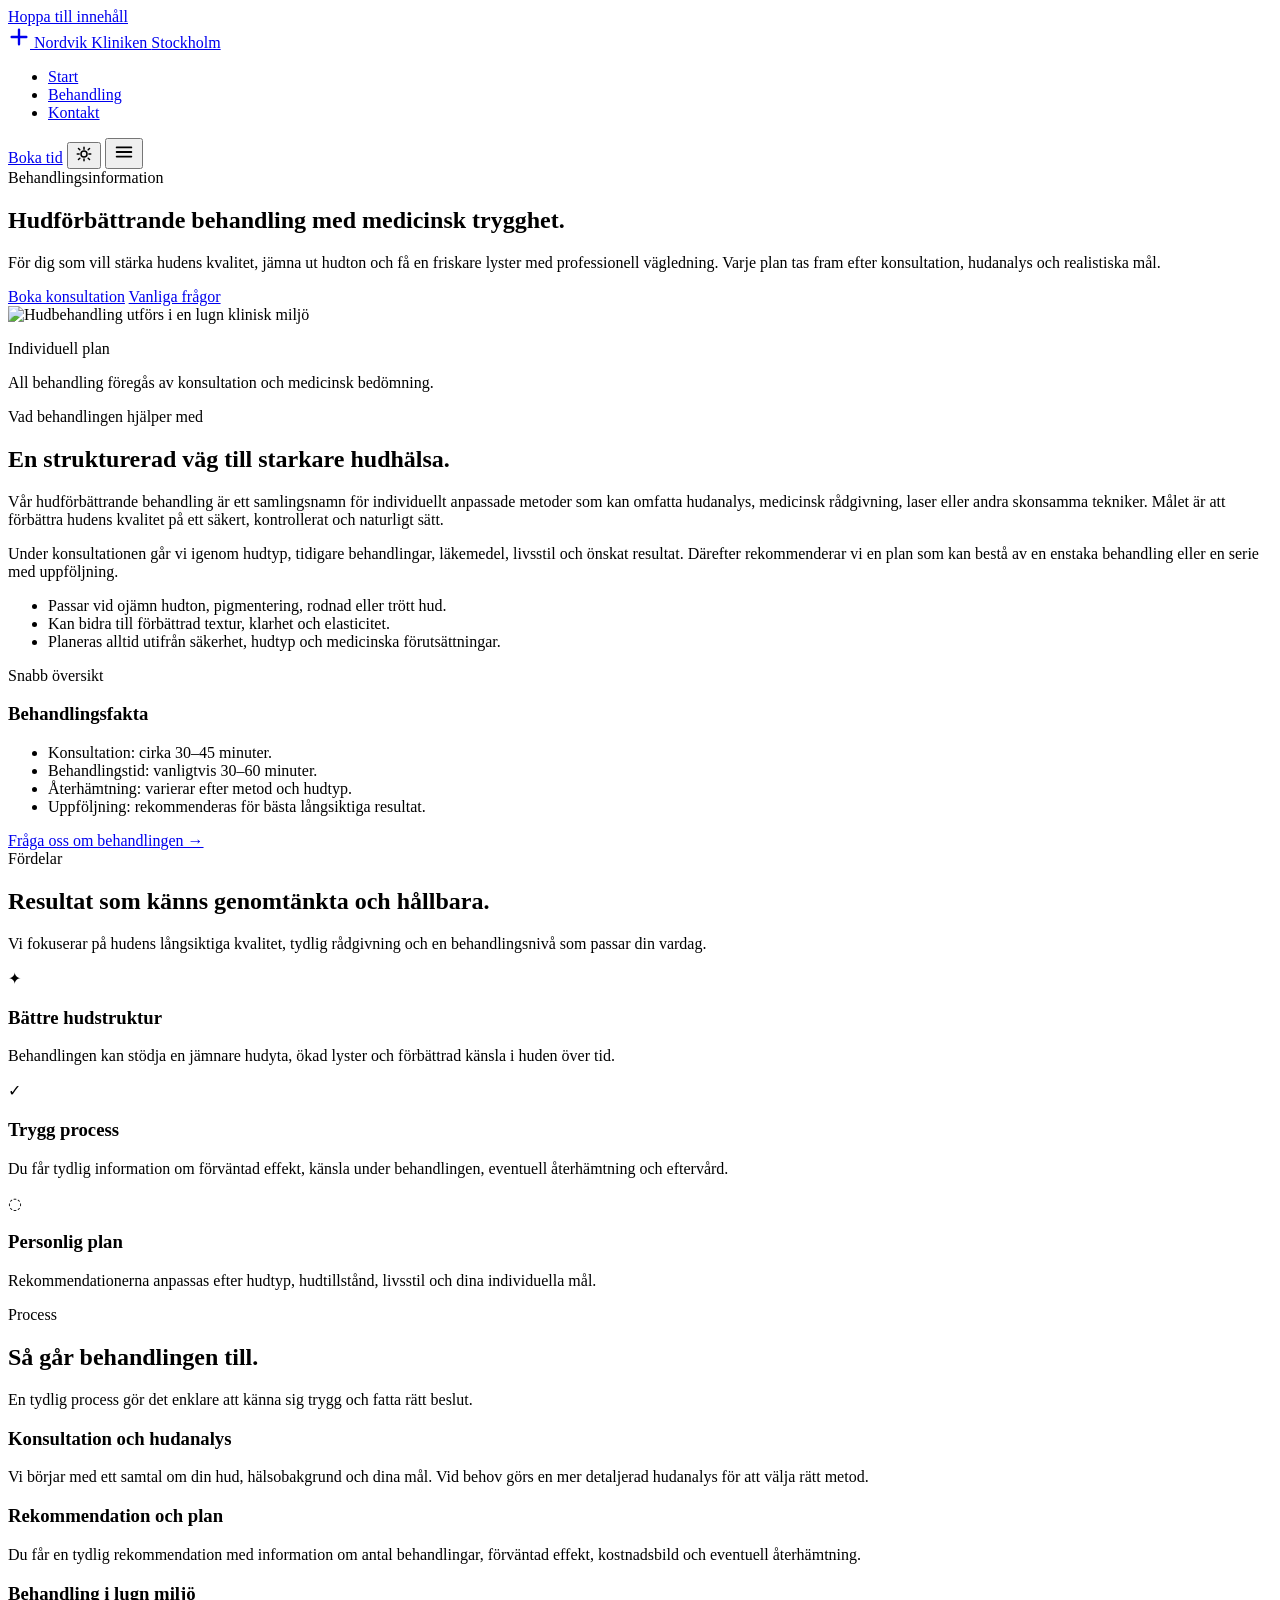
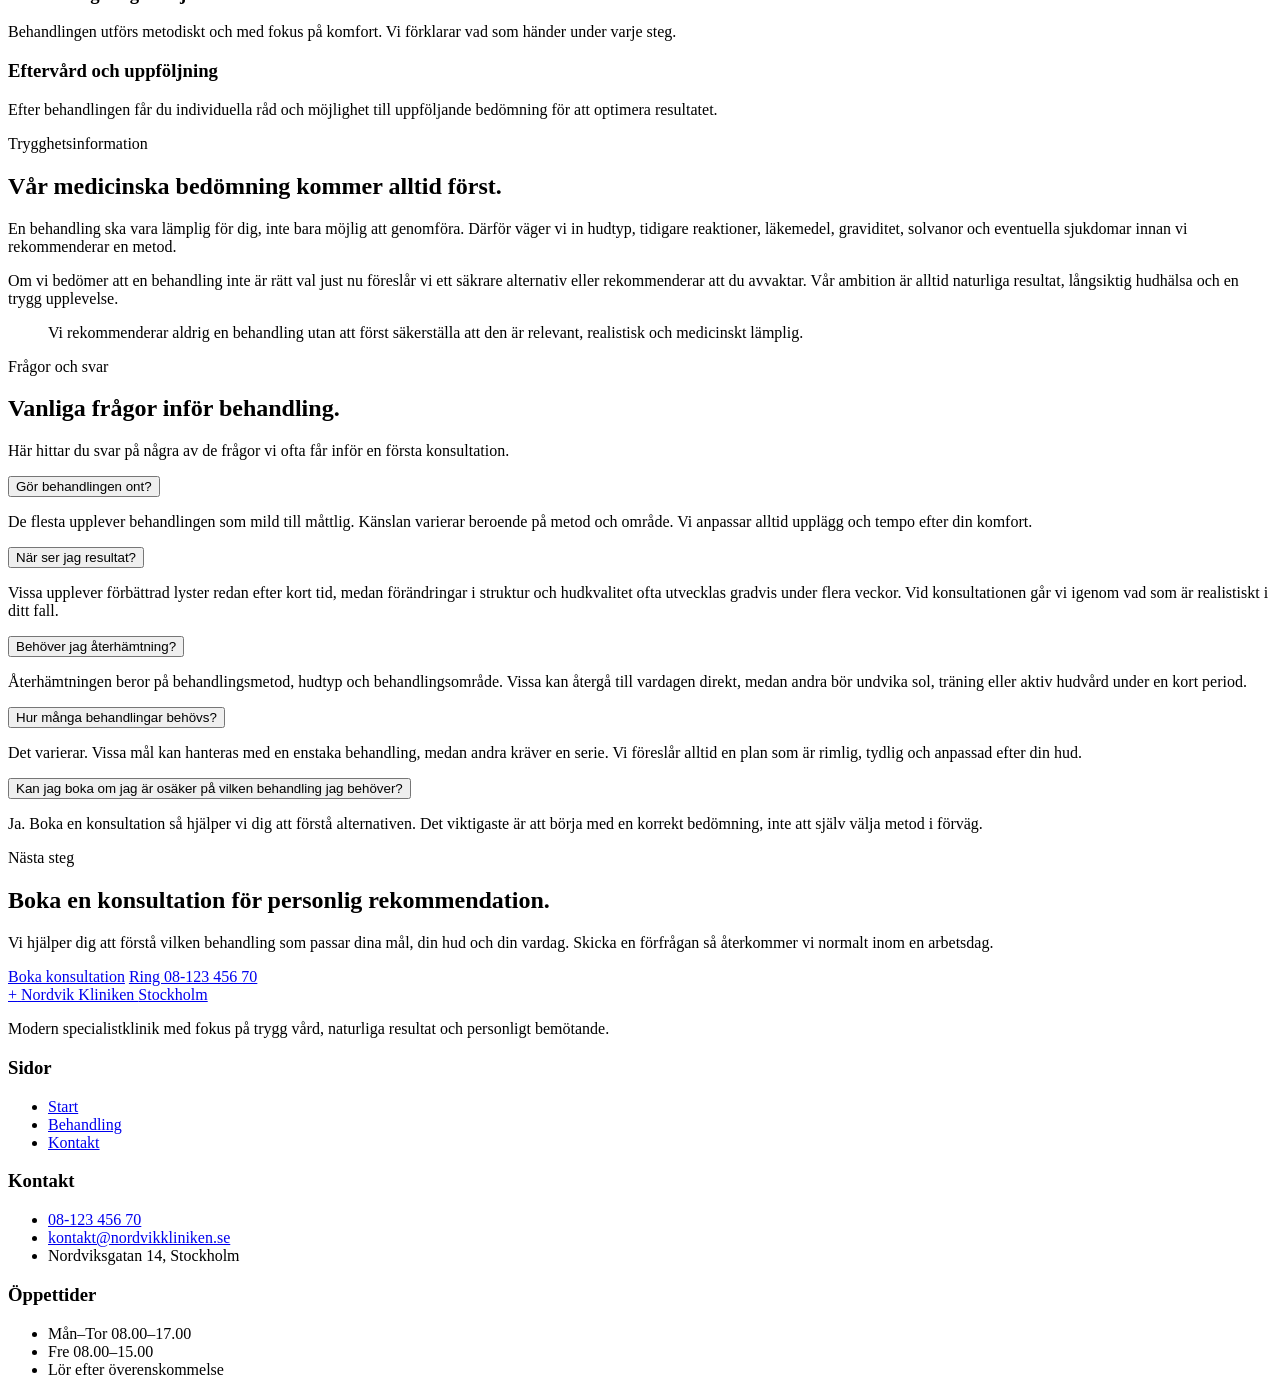
==== commit 64a5a10e: "Publish: prefix root-relative paths with /klar-site-1 for GitHub Pages" ====
--- a/behandling.html
+++ b/behandling.html
@@ -1,12 +1,10 @@
-<!DOCTYPE html>
-<html lang="sv">
-<head>
-  <meta charset="utf-8" />
-  <meta name="viewport" content="width=device-width, initial-scale=1" />
+<!DOCTYPE html><html lang="sv"><head>
+  <meta charset="utf-8">
+  <meta name="viewport" content="width=device-width, initial-scale=1">
   <title>Behandling · Hudhälsa och medicinsk rådgivning | Nordvik Kliniken</title>
-  <meta name="description" content="Läs om Nordvik Klinikens hudförbättrande behandlingar, fördelar, process och vanliga frågor. Boka en trygg konsultation i Stockholm." />
-  <link rel="canonical" href="behandling.html" />
-  <link rel="stylesheet" href="/style.css" />
+  <meta name="description" content="Läs om Nordvik Klinikens hudförbättrande behandlingar, fördelar, process och vanliga frågor. Boka en trygg konsultation i Stockholm.">
+  <link rel="canonical" href="behandling.html">
+  <link rel="stylesheet" href="/klar-site-1/style.css">
 </head>
 <body>
   <a class="skip-link" href="#main">Hoppa till innehåll</a>
@@ -16,7 +14,7 @@
       <a class="brand" href="index.html" aria-label="Nordvik Kliniken startsida">
         <span class="brand__mark" aria-hidden="true">
           <svg width="22" height="22" viewBox="0 0 24 24" fill="none" aria-hidden="true">
-            <path d="M12 4v16M4 12h16" stroke="currentColor" stroke-width="2.6" stroke-linecap="round"/>
+            <path d="M12 4v16M4 12h16" stroke="currentColor" stroke-width="2.6" stroke-linecap="round"></path>
           </svg>
         </span>
         <span class="brand__text">Nordvik Kliniken <span class="brand__sub">Stockholm</span></span>
@@ -34,13 +32,13 @@
         <a class="btn btn-primary" href="kontakt.html">Boka tid</a>
         <button class="theme-toggle" type="button" aria-label="Toggle theme">
           <svg width="18" height="18" viewBox="0 0 24 24" fill="none" aria-hidden="true">
-            <path d="M12 3v2.5M12 18.5V21M4.64 4.64l1.77 1.77M17.59 17.59l1.77 1.77M3 12h2.5M18.5 12H21M4.64 19.36l1.77-1.77M17.59 6.41l1.77-1.77" stroke="currentColor" stroke-width="2" stroke-linecap="round"/>
-            <circle cx="12" cy="12" r="4" stroke="currentColor" stroke-width="2"/>
+            <path d="M12 3v2.5M12 18.5V21M4.64 4.64l1.77 1.77M17.59 17.59l1.77 1.77M3 12h2.5M18.5 12H21M4.64 19.36l1.77-1.77M17.59 6.41l1.77-1.77" stroke="currentColor" stroke-width="2" stroke-linecap="round"></path>
+            <circle cx="12" cy="12" r="4" stroke="currentColor" stroke-width="2"></circle>
           </svg>
         </button>
         <button class="mobile-toggle" type="button" aria-label="Öppna meny" aria-controls="primary-nav" aria-expanded="false">
           <svg width="22" height="22" viewBox="0 0 24 24" fill="none" aria-hidden="true">
-            <path d="M4 7h16M4 12h16M4 17h16" stroke="currentColor" stroke-width="2" stroke-linecap="round"/>
+            <path d="M4 7h16M4 12h16M4 17h16" stroke="currentColor" stroke-width="2" stroke-linecap="round"></path>
           </svg>
         </button>
       </div>
@@ -61,7 +59,7 @@
         </div>
 
         <div class="hero__media">
-          <img src="https://images.unsplash.com/photo-1570172619644-dfd03ed5d881?auto=format&fit=crop&w=1000&q=80" alt="Hudbehandling utförs i en lugn klinisk miljö" />
+          <img src="https://images.unsplash.com/photo-1570172619644-dfd03ed5d881?auto=format&amp;fit=crop&amp;w=1000&amp;q=80" alt="Hudbehandling utförs i en lugn klinisk miljö">
           <div class="hero__note">
             <p class="font-semibold text-foreground">Individuell plan</p>
             <p class="text-sm">All behandling föregås av konsultation och medicinsk bedömning.</p>
@@ -282,5 +280,6 @@
   </footer>
 
   <script src="script.js"></script>
-</body>
-</html>
+
+
+</body></html>
